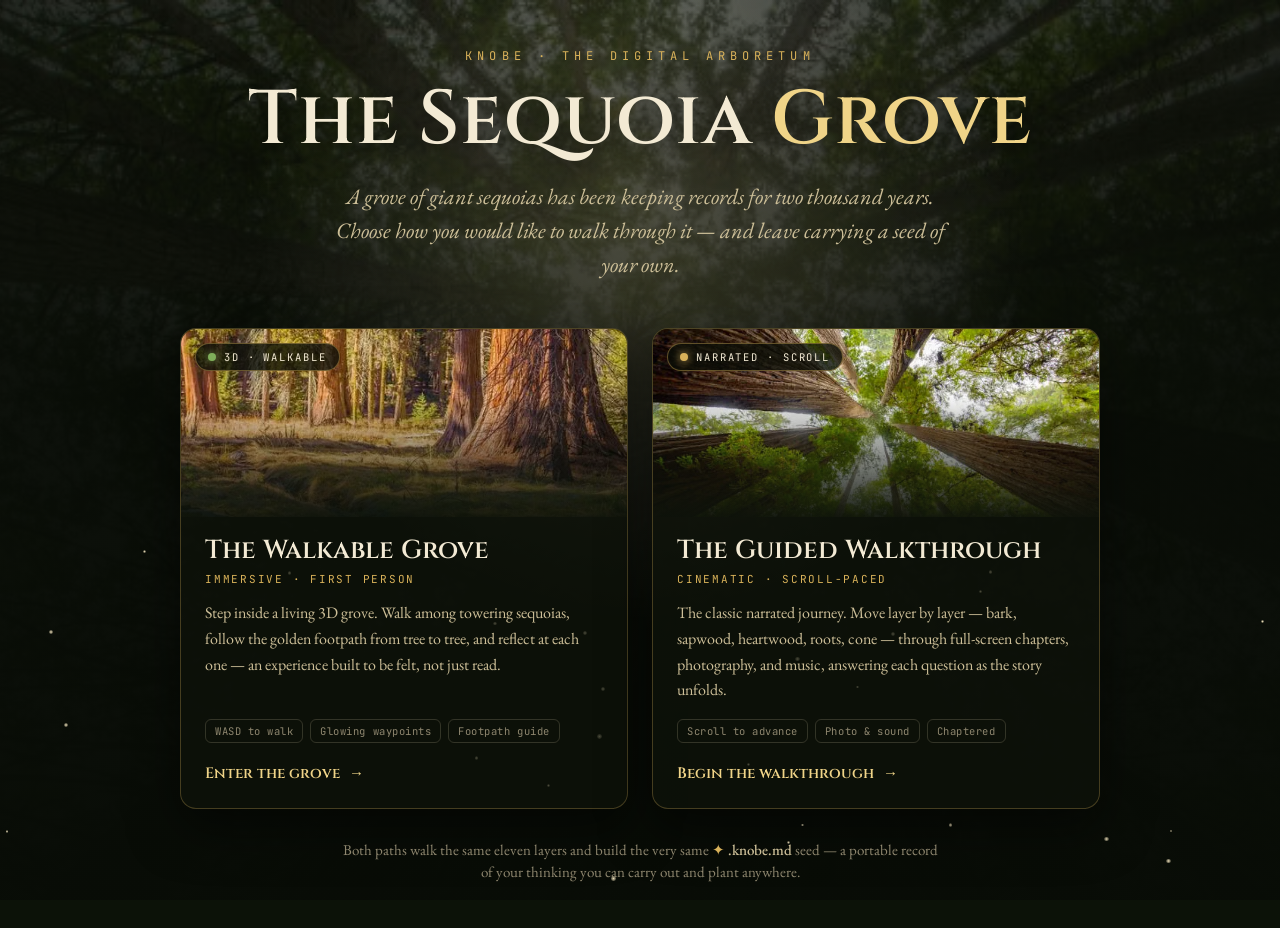
==== index.html @ 853294a0 "feat: The Sequoia Grove — walkable 3D KNOBE journey Implement the Claude Design handoff as a clean, " ====
<!DOCTYPE html>
<html lang="en">
<head>
<meta charset="utf-8" />
<meta name="viewport" content="width=device-width, initial-scale=1.0" />
<title>The Sequoia Grove — Enter</title>
<link rel="preconnect" href="https://fonts.googleapis.com" />
<link rel="preconnect" href="https://fonts.gstatic.com" crossorigin />
<link href="https://fonts.googleapis.com/css2?family=Cinzel:wght@400;500;600;700&family=EB+Garamond:ital,wght@0,400;0,500;1,400&family=JetBrains+Mono:wght@400;500&display=swap" rel="stylesheet" />
<style>
  :root{
    --ink:#f3ead4; --ink-soft:#cdbf98; --ink-mute:#8f876f;
    --gold:#d9b25a; --gold-glow:#f0d488; --leaf:#7fae5a;
    --bark:#6b4a30; --bg:#0c1208;
    --display:'Cinzel',Georgia,serif; --body:'EB Garamond',Georgia,serif; --mono:'JetBrains Mono',ui-monospace,monospace;
  }
  *{box-sizing:border-box;margin:0;padding:0}
  html,body{min-height:100%}
  body{
    background:var(--bg); color:var(--ink); font-family:var(--body);
    -webkit-font-smoothing:antialiased; position:relative; overflow-x:hidden;
    display:flex; flex-direction:column; min-height:100dvh;
  }
  /* backdrop */
  .bg{position:fixed; inset:0; z-index:0;
    background:
      radial-gradient(ellipse 90% 70% at 50% 0%, rgba(12,18,8,0.35), rgba(8,12,6,0.92) 78%),
      linear-gradient(180deg, rgba(10,14,7,0.55), rgba(8,11,6,0.96)),
      url('grove/assets/canopy-up.webp') center 22%/cover no-repeat;
    filter:saturate(0.92);
  }
  .bg::after{content:""; position:absolute; inset:0;
    background:radial-gradient(circle at 50% 26%, rgba(255,232,170,0.16), transparent 42%);
    mix-blend-mode:screen;}
  /* drifting motes */
  .motes{position:fixed; inset:0; z-index:1; pointer-events:none; overflow:hidden}
  .mote{position:absolute; width:3px; height:3px; border-radius:50%;
    background:radial-gradient(circle, rgba(255,240,200,0.9), rgba(255,220,150,0));
    animation:drift linear infinite}
  @keyframes drift{0%{transform:translateY(20px) translateX(0); opacity:0}
    10%{opacity:.8}90%{opacity:.7}100%{transform:translateY(-60vh) translateX(30px); opacity:0}}

  .wrap{position:relative; z-index:2; flex:1; display:flex; flex-direction:column;
    align-items:center; justify-content:center; padding:48px 24px 36px; text-align:center}

  .eyebrow{font-family:var(--mono); font-size:12px; letter-spacing:0.42em; text-transform:uppercase;
    color:var(--gold); opacity:0; animation:rise 1s ease .1s forwards}
  h1{font-family:var(--display); font-weight:600; font-size:clamp(38px,7vw,76px);
    line-height:1.02; letter-spacing:0.01em; margin:18px 0 0;
    text-shadow:0 2px 40px rgba(0,0,0,0.6); opacity:0; animation:rise 1.1s ease .25s forwards}
  h1 .light{color:var(--gold-glow)}
  .lede{font-family:var(--body); font-style:italic; font-size:clamp(17px,2.3vw,22px);
    color:var(--ink-soft); max-width:620px; margin:20px auto 0; line-height:1.55;
    opacity:0; animation:rise 1.1s ease .45s forwards}

  .choices{display:grid; grid-template-columns:repeat(2,minmax(0,1fr)); gap:24px;
    width:100%; max-width:920px; margin:46px auto 0}
  @media(max-width:720px){.choices{grid-template-columns:1fr; max-width:440px}}

  .card{position:relative; display:flex; flex-direction:column; text-align:left;
    text-decoration:none; color:inherit; border:1px solid rgba(217,178,90,0.28);
    border-radius:16px; overflow:hidden; background:rgba(14,19,11,0.72);
    box-shadow:0 18px 50px rgba(0,0,0,0.5); transition:transform .35s cubic-bezier(.2,.7,.3,1), border-color .35s, box-shadow .35s;
    opacity:0; transform:translateY(26px); animation:rise 1s ease forwards}
  .card:nth-child(1){animation-delay:.6s}
  .card:nth-child(2){animation-delay:.74s}
  .card:hover{transform:translateY(-6px); border-color:rgba(240,212,136,0.7);
    box-shadow:0 26px 70px rgba(0,0,0,0.62), 0 0 0 1px rgba(240,212,136,0.18)}
  .card .visual{position:relative; height:188px; overflow:hidden}
  .card .visual img{width:100%; height:100%; object-fit:cover; transition:transform .8s ease; transform:scale(1.04)}
  .card:hover .visual img{transform:scale(1.12)}
  .card .visual::after{content:""; position:absolute; inset:0;
    background:linear-gradient(180deg, rgba(12,16,8,0) 35%, rgba(13,18,10,0.95))}
  .badge{position:absolute; top:14px; left:14px; z-index:2; display:flex; align-items:center; gap:8px;
    font-family:var(--mono); font-size:10.5px; letter-spacing:0.18em; text-transform:uppercase;
    color:var(--ink); background:rgba(10,14,7,0.78); border:1px solid rgba(217,178,90,0.4);
    border-radius:999px; padding:6px 12px}
  .badge.b3d .dot{background:var(--leaf); box-shadow:0 0 8px var(--leaf)}
  .badge.bclassic .dot{background:var(--gold); box-shadow:0 0 8px var(--gold)}
  .badge .dot{width:8px; height:8px; border-radius:50%}
  .body{padding:20px 24px 24px; display:flex; flex-direction:column; flex:1}
  .ctitle{font-family:var(--display); font-weight:600; font-size:26px; line-height:1.1}
  .csub{font-family:var(--mono); font-size:11px; letter-spacing:0.16em; text-transform:uppercase;
    color:var(--gold); margin-top:7px}
  .cdesc{font-size:16px; line-height:1.6; color:var(--ink-soft); margin-top:14px; flex:1}
  .cfeats{display:flex; flex-wrap:wrap; gap:7px; margin-top:16px}
  .feat{font-family:var(--mono); font-size:10.5px; letter-spacing:0.05em; color:var(--ink-mute);
    border:1px solid rgba(143,135,111,0.3); border-radius:6px; padding:4px 9px}
  .cgo{display:flex; align-items:center; gap:9px; margin-top:20px;
    font-family:var(--display); font-weight:600; font-size:15px; color:var(--gold-glow)}
  .cgo .arrow{transition:transform .35s ease}
  .card:hover .cgo .arrow{transform:translateX(6px)}

  .footnote{position:relative; z-index:2; margin:30px auto 8px; max-width:640px;
    font-family:var(--body); font-size:15px; color:var(--ink-mute); line-height:1.5;
    opacity:0; animation:rise 1s ease .95s forwards; padding:0 20px}
  .footnote b{color:var(--ink-soft); font-weight:500}
  .seedglyph{color:var(--gold)}

  @keyframes rise{from{opacity:0; transform:translateY(20px)}to{opacity:1; transform:translateY(0)}}
  @media(prefers-reduced-motion:reduce){*{animation:none!important; opacity:1!important; transform:none!important}}
</style>
</head>
<body>
  <div class="bg"></div>
  <div class="motes" id="motes"></div>

  <main class="wrap">
    <div class="eyebrow">KNOBE · The Digital Arboretum</div>
    <h1>The Sequoia&nbsp;<span class="light">Grove</span></h1>
    <p class="lede">A grove of giant sequoias has been keeping records for two thousand years. Choose how you would like to walk through it — and leave carrying a seed of your own.</p>

    <div class="choices">
      <a class="card" href="sequoia-grove.html">
        <div class="visual">
          <span class="badge b3d"><span class="dot"></span>3D · Walkable</span>
          <img src="grove/assets/grove-meadow.webp" alt="Sunlit grove of giant sequoias" />
        </div>
        <div class="body">
          <div class="ctitle">The Walkable Grove</div>
          <div class="csub">Immersive · First person</div>
          <p class="cdesc">Step inside a living 3D grove. Walk among towering sequoias, follow the golden footpath from tree to tree, and reflect at each one — an experience built to be felt, not just read.</p>
          <div class="cfeats">
            <span class="feat">WASD to walk</span>
            <span class="feat">Glowing waypoints</span>
            <span class="feat">Footpath guide</span>
          </div>
          <div class="cgo">Enter the grove <span class="arrow">→</span></div>
        </div>
      </a>

      <a class="card" href="guided-walkthrough.html">
        <div class="visual">
          <span class="badge bclassic"><span class="dot"></span>Narrated · Scroll</span>
          <img src="grove/assets/grove-lowangle.webp" alt="Looking up the trunks of giant sequoias" />
        </div>
        <div class="body">
          <div class="ctitle">The Guided Walkthrough</div>
          <div class="csub">Cinematic · Scroll-paced</div>
          <p class="cdesc">The classic narrated journey. Move layer by layer — bark, sapwood, heartwood, roots, cone — through full-screen chapters, photography, and music, answering each question as the story unfolds.</p>
          <div class="cfeats">
            <span class="feat">Scroll to advance</span>
            <span class="feat">Photo &amp; sound</span>
            <span class="feat">Chaptered</span>
          </div>
          <div class="cgo">Begin the walkthrough <span class="arrow">→</span></div>
        </div>
      </a>
    </div>

    <p class="footnote">Both paths walk the same eleven layers and build the very same <b><span class="seedglyph">✦</span> .knobe.md</b> seed — a portable record of your thinking you can carry out and plant anywhere.</p>
  </main>

  <script>
    // gentle drifting motes
    (function(){
      const c = document.getElementById('motes');
      const N = window.innerWidth < 700 ? 14 : 26;
      for(let i=0;i<N;i++){
        const m=document.createElement('div'); m.className='mote';
        const s=2+Math.random()*3;
        m.style.left=Math.random()*100+'vw';
        m.style.top=(60+Math.random()*40)+'vh';
        m.style.width=m.style.height=s+'px';
        m.style.animationDuration=(11+Math.random()*16)+'s';
        m.style.animationDelay=(-Math.random()*16)+'s';
        c.appendChild(m);
      }
    })();
  </script>
</body>
</html>
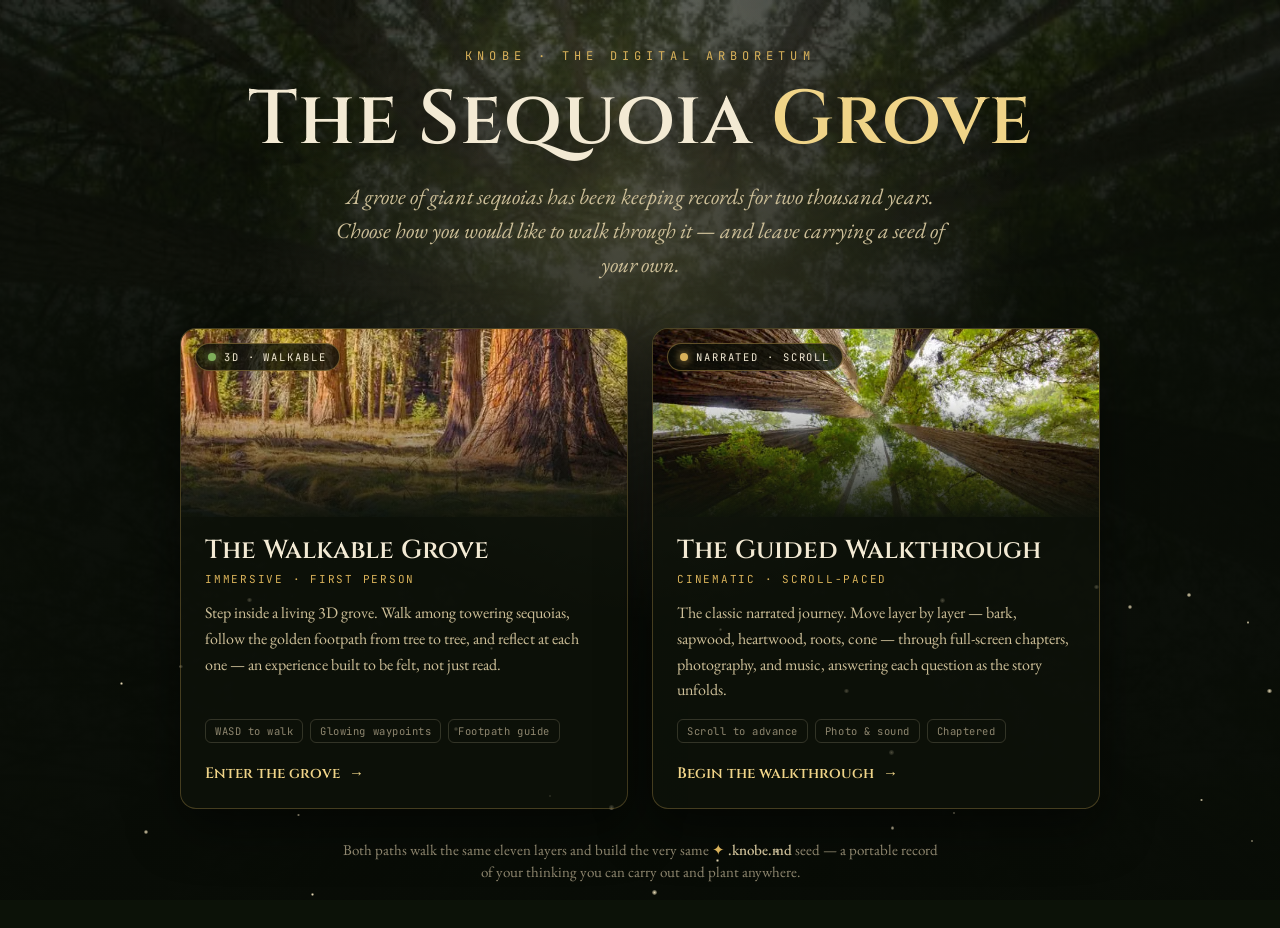
==== commit ecdd249b: "fix: WCAG 2.1 AA accessibility pass across grove release Audit-driven fixes for both walkthroughs an" ====
--- a/index.html
+++ b/index.html
@@ -102,8 +102,8 @@
 </style>
 </head>
 <body>
-  <div class="bg"></div>
-  <div class="motes" id="motes"></div>
+  <div class="bg" aria-hidden="true"></div>
+  <div class="motes" id="motes" aria-hidden="true"></div>
 
   <main class="wrap">
     <div class="eyebrow">KNOBE · The Digital Arboretum</div>
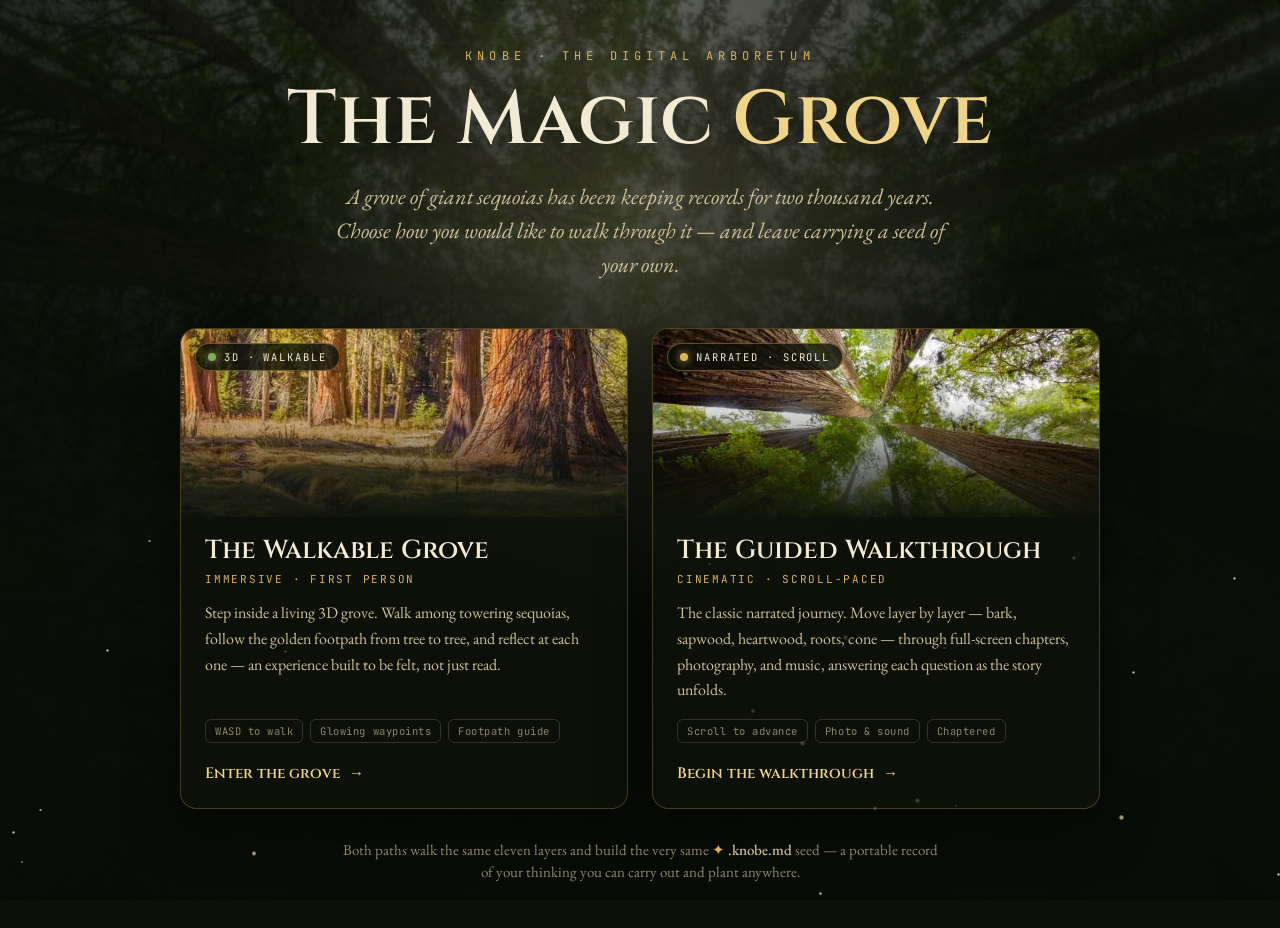
==== commit f150fc23: "fix: rebrand experience to "The Magic Grove" across pages The hub and 3D scene were titled "The Sequ" ====
--- a/index.html
+++ b/index.html
@@ -3,7 +3,7 @@
 <head>
 <meta charset="utf-8" />
 <meta name="viewport" content="width=device-width, initial-scale=1.0" />
-<title>The Sequoia Grove — Enter</title>
+<title>The Magic Grove — Enter</title>
 <link rel="preconnect" href="https://fonts.googleapis.com" />
 <link rel="preconnect" href="https://fonts.gstatic.com" crossorigin />
 <link href="https://fonts.googleapis.com/css2?family=Cinzel:wght@400;500;600;700&family=EB+Garamond:ital,wght@0,400;0,500;1,400&family=JetBrains+Mono:wght@400;500&display=swap" rel="stylesheet" />
@@ -107,7 +107,7 @@
 
   <main class="wrap">
     <div class="eyebrow">KNOBE · The Digital Arboretum</div>
-    <h1>The Sequoia&nbsp;<span class="light">Grove</span></h1>
+    <h1>The Magic&nbsp;<span class="light">Grove</span></h1>
     <p class="lede">A grove of giant sequoias has been keeping records for two thousand years. Choose how you would like to walk through it — and leave carrying a seed of your own.</p>
 
     <div class="choices">
